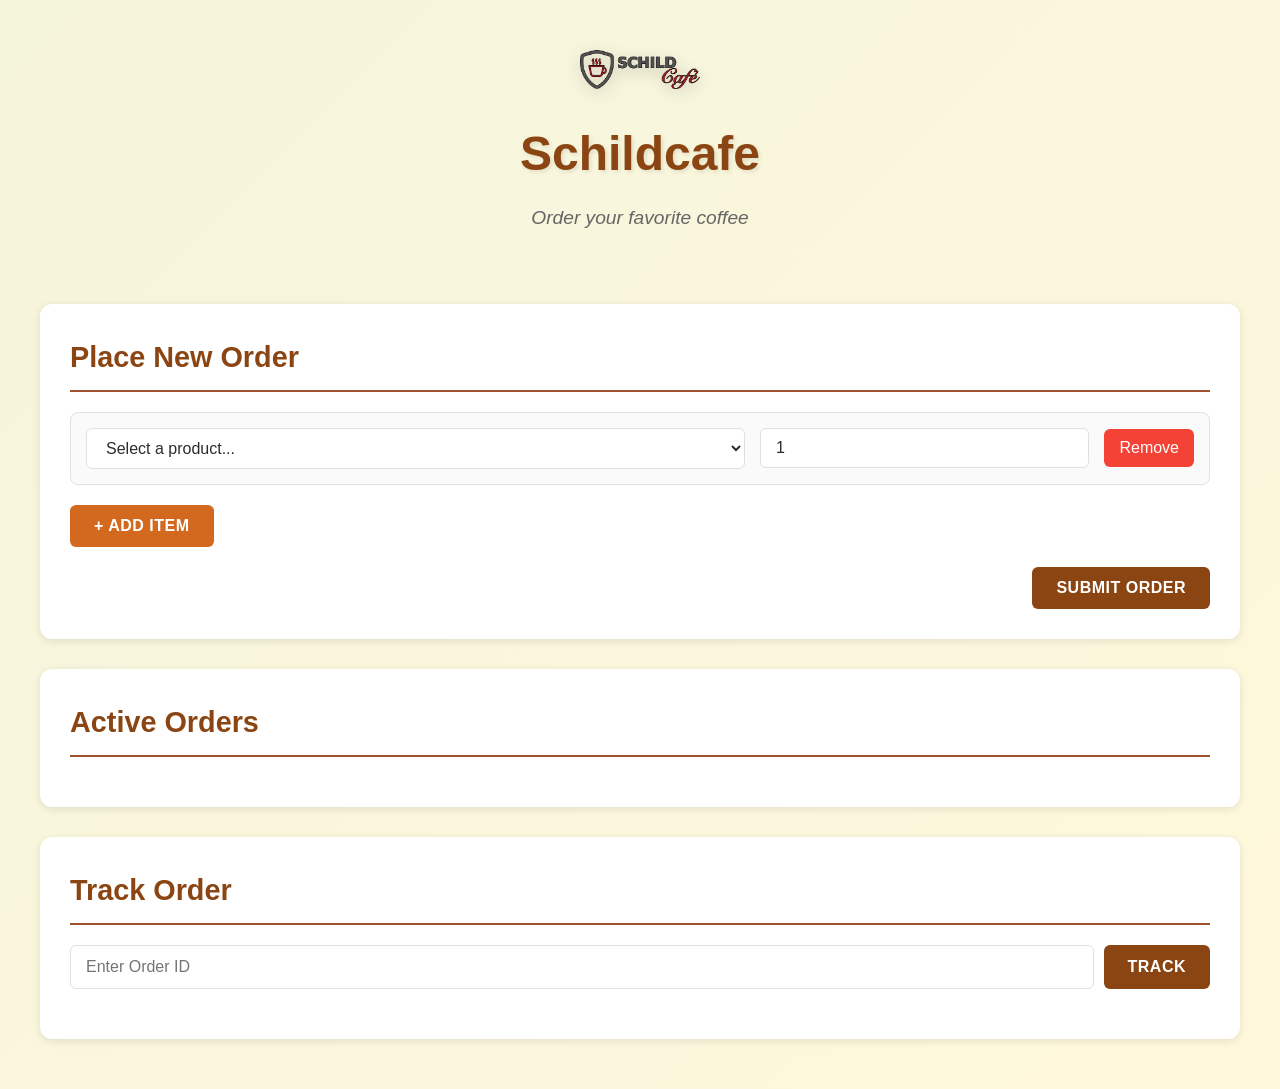
==== index.html @ 38c81896 "First iteration, API result not working" ====
<!DOCTYPE html>
<html lang="en">
<head>
    <meta charset="UTF-8">
    <meta name="viewport" content="width=device-width, initial-scale=1.0">
    <title>Schildcafe - Coffee Order System</title>
    <link rel="stylesheet" href="styles.css">
</head>
<body>
    <div class="container">
        <header>
            <img src="assets/logo.png" alt="Schildcafe Logo" class="logo">
            <h1>Schildcafe</h1>
            <p class="subtitle">Order your favorite coffee</p>
        </header>

        <main>
            <!-- Order Submission Section -->
            <section id="order-section" class="card">
                <h2>Place New Order</h2>
                <form id="order-form">
                    <div id="order-items" class="order-items">
                        <!-- Order items will be dynamically added here -->
                    </div>
                    <button type="button" id="add-item-btn" class="btn btn-secondary">+ Add Item</button>
                    <div class="form-actions">
                        <button type="submit" id="submit-order-btn" class="btn btn-primary">Submit Order</button>
                    </div>
                </form>
            </section>

            <!-- Active Orders Section -->
            <section id="active-orders-section" class="card">
                <h2>Active Orders</h2>
                <div id="active-orders" class="orders-list">
                    <!-- Active orders will be displayed here -->
                </div>
            </section>

            <!-- Order Tracking Section -->
            <section id="track-order-section" class="card">
                <h2>Track Order</h2>
                <div class="track-order-form">
                    <input type="text" id="track-order-id" placeholder="Enter Order ID" class="input">
                    <button type="button" id="track-order-btn" class="btn btn-primary">Track</button>
                </div>
                <div id="tracked-order" class="tracked-order-details">
                    <!-- Tracked order details will be displayed here -->
                </div>
            </section>
        </main>

        <!-- Notification Toast -->
        <div id="toast" class="toast"></div>
    </div>

    <script src="app.js"></script>
</body>
</html>
---- styles.css ----
/* Reset and Base Styles */
* {
    margin: 0;
    padding: 0;
    box-sizing: border-box;
}

:root {
    --primary-color: #8B4513;
    --primary-dark: #654321;
    --primary-light: #A0522D;
    --secondary-color: #D2691E;
    --accent-color: #FFD700;
    --background: #F5F5DC;
    --card-background: #FFFFFF;
    --text-primary: #2C2C2C;
    --text-secondary: #666666;
    --border-color: #E0E0E0;
    --success-color: #4CAF50;
    --error-color: #F44336;
    --warning-color: #FF9800;
    --shadow: 0 2px 8px rgba(0, 0, 0, 0.1);
    --shadow-hover: 0 4px 16px rgba(0, 0, 0, 0.15);
}

body {
    font-family: -apple-system, BlinkMacSystemFont, 'Segoe UI', Roboto, 'Helvetica Neue', Arial, sans-serif;
    background: linear-gradient(135deg, var(--background) 0%, #FFF8DC 100%);
    color: var(--text-primary);
    line-height: 1.6;
    min-height: 100vh;
    padding: 20px;
}

.container {
    max-width: 1200px;
    margin: 0 auto;
}

/* Header Styles */
header {
    text-align: center;
    margin-bottom: 40px;
    padding: 30px 0;
}

.logo {
    max-width: 120px;
    height: auto;
    margin-bottom: 20px;
    filter: drop-shadow(0 4px 8px rgba(0, 0, 0, 0.2));
}

header h1 {
    font-size: 3rem;
    color: var(--primary-color);
    margin-bottom: 10px;
    font-weight: 700;
    text-shadow: 2px 2px 4px rgba(0, 0, 0, 0.1);
}

.subtitle {
    font-size: 1.2rem;
    color: var(--text-secondary);
    font-style: italic;
}

/* Card Styles */
.card {
    background: var(--card-background);
    border-radius: 12px;
    padding: 30px;
    margin-bottom: 30px;
    box-shadow: var(--shadow);
    transition: box-shadow 0.3s ease;
}

.card:hover {
    box-shadow: var(--shadow-hover);
}

.card h2 {
    color: var(--primary-color);
    margin-bottom: 20px;
    font-size: 1.8rem;
    border-bottom: 2px solid var(--primary-light);
    padding-bottom: 10px;
}

/* Form Styles */
.order-items {
    margin-bottom: 20px;
}

.order-item {
    display: grid;
    grid-template-columns: 2fr 1fr auto;
    gap: 15px;
    align-items: center;
    padding: 15px;
    margin-bottom: 15px;
    background: #FAFAFA;
    border-radius: 8px;
    border: 1px solid var(--border-color);
    transition: all 0.3s ease;
}

.order-item:hover {
    border-color: var(--primary-light);
    background: #F5F5F5;
}

.order-item select,
.order-item input {
    padding: 10px 15px;
    border: 1px solid var(--border-color);
    border-radius: 6px;
    font-size: 1rem;
    background: white;
    color: var(--text-primary);
    transition: border-color 0.3s ease;
}

.order-item select:focus,
.order-item input:focus {
    outline: none;
    border-color: var(--primary-color);
    box-shadow: 0 0 0 3px rgba(139, 69, 19, 0.1);
}

.order-item input[type="number"] {
    width: 100%;
}

.remove-item-btn {
    background: var(--error-color);
    color: white;
    border: none;
    border-radius: 6px;
    padding: 10px 15px;
    cursor: pointer;
    font-size: 1rem;
    transition: background 0.3s ease;
}

.remove-item-btn:hover {
    background: #D32F2F;
}

.form-actions {
    margin-top: 20px;
    text-align: right;
}

/* Button Styles */
.btn {
    padding: 12px 24px;
    border: none;
    border-radius: 6px;
    font-size: 1rem;
    font-weight: 600;
    cursor: pointer;
    transition: all 0.3s ease;
    text-transform: uppercase;
    letter-spacing: 0.5px;
}

.btn-primary {
    background: var(--primary-color);
    color: white;
}

.btn-primary:hover {
    background: var(--primary-dark);
    transform: translateY(-2px);
    box-shadow: 0 4px 12px rgba(139, 69, 19, 0.3);
}

.btn-primary:disabled {
    background: #CCCCCC;
    cursor: not-allowed;
    transform: none;
}

.btn-secondary {
    background: var(--secondary-color);
    color: white;
}

.btn-secondary:hover {
    background: #B8860B;
    transform: translateY(-2px);
    box-shadow: 0 4px 12px rgba(210, 105, 30, 0.3);
}

.btn-success {
    background: var(--success-color);
    color: white;
}

.btn-success:hover {
    background: #45A049;
}

/* Input Styles */
.input {
    padding: 12px 15px;
    border: 1px solid var(--border-color);
    border-radius: 6px;
    font-size: 1rem;
    width: 100%;
    transition: border-color 0.3s ease;
}

.input:focus {
    outline: none;
    border-color: var(--primary-color);
    box-shadow: 0 0 0 3px rgba(139, 69, 19, 0.1);
}

/* Track Order Form */
.track-order-form {
    display: flex;
    gap: 10px;
    margin-bottom: 20px;
}

.track-order-form .input {
    flex: 1;
}

/* Orders List */
.orders-list {
    display: grid;
    gap: 15px;
}

.order-card {
    background: #FAFAFA;
    border: 1px solid var(--border-color);
    border-radius: 8px;
    padding: 20px;
    transition: all 0.3s ease;
}

.order-card:hover {
    border-color: var(--primary-light);
    box-shadow: var(--shadow);
}

.order-card-header {
    display: flex;
    justify-content: space-between;
    align-items: center;
    margin-bottom: 15px;
}

.order-id {
    font-weight: 600;
    color: var(--primary-color);
    font-size: 1.1rem;
}

.order-status {
    padding: 5px 12px;
    border-radius: 20px;
    font-size: 0.85rem;
    font-weight: 600;
    text-transform: uppercase;
}

.status-pending {
    background: #FFF3CD;
    color: #856404;
}

.status-brewing {
    background: #D1ECF1;
    color: #0C5460;
}

.status-ready {
    background: #D4EDDA;
    color: #155724;
}

.status-retrieved {
    background: #E2E3E5;
    color: #383D41;
}

.order-details {
    display: grid;
    grid-template-columns: repeat(auto-fit, minmax(200px, 1fr));
    gap: 10px;
    margin-bottom: 15px;
    font-size: 0.9rem;
}

.order-detail-item {
    color: var(--text-secondary);
}

.order-detail-item strong {
    color: var(--text-primary);
    display: block;
    margin-bottom: 5px;
}

.progress-bar {
    width: 100%;
    height: 8px;
    background: var(--border-color);
    border-radius: 4px;
    overflow: hidden;
    margin-top: 10px;
}

.progress-fill {
    height: 100%;
    background: linear-gradient(90deg, var(--primary-color), var(--primary-light));
    transition: width 0.3s ease;
}

/* Tracked Order Details */
.tracked-order-details {
    margin-top: 20px;
}

.empty-state {
    text-align: center;
    padding: 40px 20px;
    color: var(--text-secondary);
}

.empty-state-icon {
    font-size: 3rem;
    margin-bottom: 10px;
}

/* Toast Notification */
.toast {
    position: fixed;
    bottom: 20px;
    right: 20px;
    padding: 15px 20px;
    background: var(--text-primary);
    color: white;
    border-radius: 6px;
    box-shadow: var(--shadow-hover);
    opacity: 0;
    transform: translateY(20px);
    transition: all 0.3s ease;
    z-index: 1000;
    max-width: 400px;
}

.toast.show {
    opacity: 1;
    transform: translateY(0);
}

.toast.success {
    background: var(--success-color);
}

.toast.error {
    background: var(--error-color);
}

.toast.warning {
    background: var(--warning-color);
}

/* Responsive Design */
@media (max-width: 768px) {
    header h1 {
        font-size: 2rem;
    }

    .card {
        padding: 20px;
    }

    .order-item {
        grid-template-columns: 1fr;
        gap: 10px;
    }

    .track-order-form {
        flex-direction: column;
    }

    .order-card-header {
        flex-direction: column;
        align-items: flex-start;
        gap: 10px;
    }

    .order-details {
        grid-template-columns: 1fr;
    }
}

/* Loading Spinner */
.loading {
    display: inline-block;
    width: 20px;
    height: 20px;
    border: 3px solid rgba(255, 255, 255, 0.3);
    border-radius: 50%;
    border-top-color: white;
    animation: spin 1s ease-in-out infinite;
}

@keyframes spin {
    to { transform: rotate(360deg); }
}
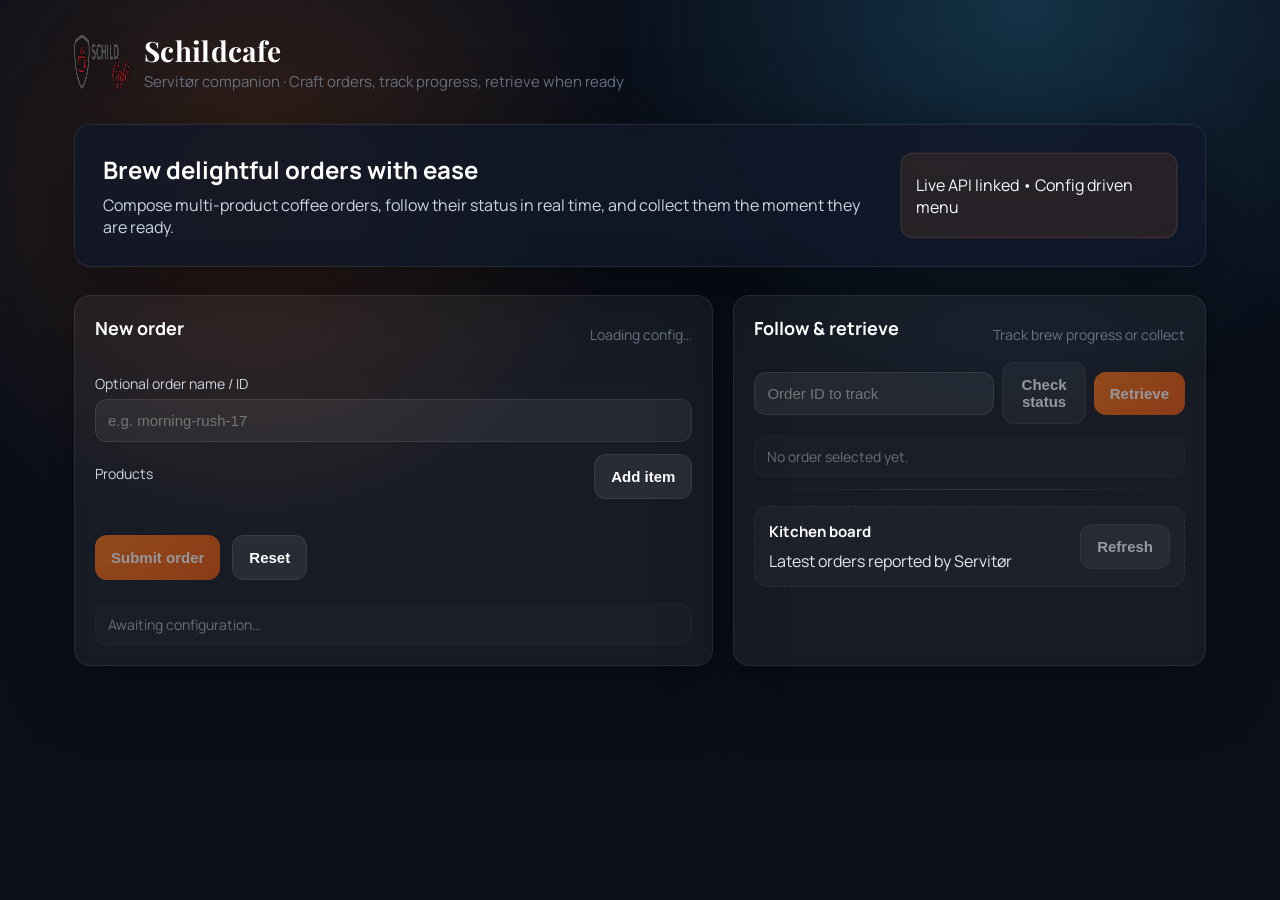
==== commit d72985c5: "feat: add config-driven Schildcafe SPA" ====
--- a/index.html
+++ b/index.html
@@ -1,59 +1,653 @@
 <!DOCTYPE html>
 <html lang="en">
 <head>
-    <meta charset="UTF-8">
-    <meta name="viewport" content="width=device-width, initial-scale=1.0">
-    <title>Schildcafe - Coffee Order System</title>
-    <link rel="stylesheet" href="styles.css">
+  <meta charset="UTF-8">
+  <meta name="viewport" content="width=device-width, initial-scale=1.0">
+  <title>Schildcafe · Servitør</title>
+  <link rel="preconnect" href="https://fonts.googleapis.com">
+  <link rel="preconnect" href="https://fonts.gstatic.com" crossorigin>
+  <link href="https://fonts.googleapis.com/css2?family=Playfair+Display:wght@600;700&family=Manrope:wght@400;500;600&display=swap" rel="stylesheet">
+  <style>
+    :root {
+      --ink: #0f172a;
+      --muted: #6b7280;
+      --accent: #f97316;
+      --accent-strong: #ea580c;
+      --surface: #0b1221;
+      --card: rgba(255, 255, 255, 0.05);
+      --border: rgba(255, 255, 255, 0.08);
+      --glow: rgba(249, 115, 22, 0.35);
+      --success: #22c55e;
+      --warn: #f59e0b;
+      --error: #ef4444;
+    }
+    * { box-sizing: border-box; }
+    body {
+      margin: 0;
+      background: radial-gradient(circle at 20% 20%, rgba(249, 115, 22, 0.18), transparent 30%),
+                  radial-gradient(circle at 80% 0%, rgba(56, 189, 248, 0.2), transparent 30%),
+                  #0a0f1a;
+      color: #e5e7eb;
+      font-family: 'Manrope', 'Segoe UI', system-ui, -apple-system, sans-serif;
+      min-height: 100vh;
+    }
+    .page {
+      max-width: 1180px;
+      margin: 0 auto;
+      padding: 32px 24px 64px;
+    }
+    header {
+      display: flex;
+      align-items: center;
+      gap: 14px;
+      margin-bottom: 32px;
+    }
+    header img {
+      width: 56px;
+      height: 56px;
+      filter: drop-shadow(0 10px 18px rgba(0,0,0,0.4));
+    }
+    header .title {
+      display: flex;
+      flex-direction: column;
+      gap: 2px;
+    }
+    header h1 {
+      font-family: 'Playfair Display', 'Times New Roman', serif;
+      margin: 0;
+      font-size: 28px;
+      letter-spacing: 0.3px;
+      color: #fff;
+    }
+    header span {
+      color: var(--muted);
+      font-size: 15px;
+    }
+    .hero {
+      background: linear-gradient(135deg, rgba(17, 24, 39, 0.8), rgba(15, 23, 42, 0.8));
+      border: 1px solid var(--border);
+      box-shadow: 0 20px 80px rgba(0,0,0,0.5), 0 0 0 1px rgba(255,255,255,0.02);
+      padding: 28px;
+      border-radius: 16px;
+      margin-bottom: 28px;
+      display: flex;
+      justify-content: space-between;
+      gap: 20px;
+      backdrop-filter: blur(6px);
+    }
+    .hero h2 {
+      font-size: 24px;
+      margin: 0 0 8px;
+      color: #fff;
+    }
+    .hero p {
+      margin: 0;
+      color: #cbd5e1;
+    }
+    .pill {
+      display: inline-flex;
+      align-items: center;
+      gap: 8px;
+      background: rgba(249, 115, 22, 0.1);
+      color: #f8fafc;
+      padding: 10px 14px;
+      border-radius: 12px;
+      border: 1px solid var(--border);
+      box-shadow: 0 0 0 1px rgba(249, 115, 22, 0.1);
+    }
+    .grid {
+      display: grid;
+      grid-template-columns: 1.15fr 0.85fr;
+      gap: 20px;
+    }
+    .card {
+      background: var(--card);
+      border: 1px solid var(--border);
+      border-radius: 16px;
+      padding: 20px;
+      box-shadow: 0 20px 70px rgba(0,0,0,0.35);
+      backdrop-filter: blur(6px);
+    }
+    .card h3 {
+      margin: 0 0 12px;
+      color: #fff;
+      font-size: 18px;
+    }
+    label {
+      display: block;
+      color: #cbd5e1;
+      font-size: 14px;
+      margin-bottom: 6px;
+    }
+    input, select {
+      width: 100%;
+      background: rgba(255, 255, 255, 0.06);
+      border: 1px solid var(--border);
+      color: #fff;
+      padding: 12px 12px;
+      border-radius: 12px;
+      font-size: 15px;
+      outline: none;
+      transition: border 0.2s, box-shadow 0.2s;
+    }
+    input:focus, select:focus {
+      border-color: var(--accent);
+      box-shadow: 0 0 0 3px rgba(249, 115, 22, 0.16);
+    }
+    .product-row {
+      display: grid;
+      grid-template-columns: 1fr 120px 42px;
+      gap: 10px;
+      align-items: center;
+      margin-bottom: 10px;
+    }
+    .product-row button {
+      width: 42px;
+      height: 42px;
+      border-radius: 12px;
+      border: 1px solid var(--border);
+      background: rgba(255,255,255,0.05);
+      color: #fff;
+      cursor: pointer;
+      transition: transform 0.12s ease, border 0.2s, background 0.2s;
+    }
+    .product-row button:hover {
+      transform: translateY(-1px);
+      border-color: rgba(255,255,255,0.18);
+    }
+    .section-heading {
+      display: flex;
+      align-items: center;
+      justify-content: space-between;
+      margin-bottom: 10px;
+    }
+    .section-heading span {
+      color: var(--muted);
+      font-size: 14px;
+    }
+    .actions {
+      display: flex;
+      gap: 12px;
+      margin-top: 14px;
+    }
+    .btn {
+      border: none;
+      border-radius: 12px;
+      padding: 13px 16px;
+      font-weight: 600;
+      cursor: pointer;
+      font-size: 15px;
+      transition: transform 0.12s ease, box-shadow 0.2s, background 0.2s;
+      color: #0b0f1a;
+    }
+    .btn-primary {
+      background: linear-gradient(135deg, var(--accent), var(--accent-strong));
+      color: #fff;
+      box-shadow: 0 14px 40px rgba(249, 115, 22, 0.32);
+    }
+    .btn-secondary {
+      background: rgba(255,255,255,0.08);
+      color: #fff;
+      border: 1px solid var(--border);
+    }
+    .btn:hover { transform: translateY(-1px); }
+    .btn:disabled {
+      opacity: 0.55;
+      cursor: not-allowed;
+      transform: none;
+      box-shadow: none;
+    }
+    .inline-actions {
+      display: flex;
+      gap: 8px;
+      align-items: center;
+    }
+    .status {
+      margin-top: 12px;
+      padding: 10px 12px;
+      border-radius: 12px;
+      border: 1px solid var(--border);
+      font-size: 14px;
+      color: #e5e7eb;
+      background: rgba(255,255,255,0.04);
+    }
+    .status.success { border-color: rgba(34,197,94,0.4); color: #bbf7d0; }
+    .status.error { border-color: rgba(239,68,68,0.5); color: #fecdd3; }
+    .status.warn { border-color: rgba(245,158,11,0.5); color: #fde68a; }
+    .timeline {
+      display: grid;
+      gap: 10px;
+      margin-top: 12px;
+    }
+    .chip {
+      display: inline-flex;
+      align-items: center;
+      gap: 6px;
+      padding: 8px 10px;
+      border-radius: 10px;
+      background: rgba(255,255,255,0.06);
+      border: 1px solid var(--border);
+      color: #e5e7eb;
+      font-size: 13px;
+    }
+    .mini-grid {
+      display: grid;
+      grid-template-columns: repeat(auto-fit, minmax(180px, 1fr));
+      gap: 10px;
+      margin-top: 12px;
+    }
+    .order-card {
+      display: grid;
+      gap: 12px;
+    }
+    .board {
+      margin-top: 16px;
+      background: rgba(255,255,255,0.03);
+      border: 1px dashed var(--border);
+      border-radius: 14px;
+      padding: 14px;
+    }
+    .board h4 {
+      margin: 0 0 8px;
+      font-size: 15px;
+      color: #fff;
+    }
+    .board .list {
+      display: grid;
+      gap: 10px;
+    }
+    .row {
+      display: flex;
+      justify-content: space-between;
+      align-items: center;
+      padding: 10px 12px;
+      border-radius: 12px;
+      background: rgba(255,255,255,0.04);
+      border: 1px solid var(--border);
+    }
+    .row .id {
+      font-weight: 600;
+      color: #fff;
+    }
+    .row .meta {
+      color: var(--muted);
+      font-size: 13px;
+    }
+    .ghost {
+      opacity: 0.4;
+    }
+    .divider {
+      height: 1px;
+      background: linear-gradient(90deg, transparent, rgba(255,255,255,0.14), transparent);
+      margin: 12px 0;
+    }
+    @media (max-width: 960px) {
+      .grid { grid-template-columns: 1fr; }
+      .hero { flex-direction: column; }
+      .product-row { grid-template-columns: 1fr 120px 38px; }
+    }
+    @media (max-width: 520px) {
+      .product-row { grid-template-columns: 1fr 100px 32px; }
+      .actions { flex-direction: column; }
+      .inline-actions { flex-direction: column; align-items: stretch; }
+    }
+  </style>
 </head>
 <body>
-    <div class="container">
-        <header>
-            <img src="assets/logo.png" alt="Schildcafe Logo" class="logo">
-            <h1>Schildcafe</h1>
-            <p class="subtitle">Order your favorite coffee</p>
-        </header>
-
-        <main>
-            <!-- Order Submission Section -->
-            <section id="order-section" class="card">
-                <h2>Place New Order</h2>
-                <form id="order-form">
-                    <div id="order-items" class="order-items">
-                        <!-- Order items will be dynamically added here -->
-                    </div>
-                    <button type="button" id="add-item-btn" class="btn btn-secondary">+ Add Item</button>
-                    <div class="form-actions">
-                        <button type="submit" id="submit-order-btn" class="btn btn-primary">Submit Order</button>
-                    </div>
-                </form>
-            </section>
-
-            <!-- Active Orders Section -->
-            <section id="active-orders-section" class="card">
-                <h2>Active Orders</h2>
-                <div id="active-orders" class="orders-list">
-                    <!-- Active orders will be displayed here -->
-                </div>
-            </section>
-
-            <!-- Order Tracking Section -->
-            <section id="track-order-section" class="card">
-                <h2>Track Order</h2>
-                <div class="track-order-form">
-                    <input type="text" id="track-order-id" placeholder="Enter Order ID" class="input">
-                    <button type="button" id="track-order-btn" class="btn btn-primary">Track</button>
-                </div>
-                <div id="tracked-order" class="tracked-order-details">
-                    <!-- Tracked order details will be displayed here -->
-                </div>
-            </section>
-        </main>
-
-        <!-- Notification Toast -->
-        <div id="toast" class="toast"></div>
+  <div class="page">
+    <header>
+      <img src="assets/logo.png" alt="Schildcafe logo">
+      <div class="title">
+        <h1>Schildcafe</h1>
+        <span>Servitør companion · Craft orders, track progress, retrieve when ready</span>
+      </div>
+    </header>
+
+    <section class="hero">
+      <div>
+        <h2>Brew delightful orders with ease</h2>
+        <p>Compose multi-product coffee orders, follow their status in real time, and collect them the moment they are ready.</p>
+      </div>
+      <div class="pill">Live API linked • Config driven menu</div>
+    </section>
+
+    <div class="grid">
+      <section class="card order-card">
+        <div class="section-heading">
+          <h3>New order</h3>
+          <span id="config-status">Loading config…</span>
+        </div>
+        <div>
+          <label for="order-name">Optional order name / ID</label>
+          <input id="order-name" type="text" placeholder="e.g. morning-rush-17">
+        </div>
+        <div>
+          <div class="section-heading">
+            <label>Products</label>
+            <button id="add-product" class="btn btn-secondary" type="button">Add item</button>
+          </div>
+          <div id="product-list"></div>
+        </div>
+        <div class="actions">
+          <button id="submit-order" class="btn btn-primary" type="button" disabled>Submit order</button>
+          <button id="reset-form" class="btn btn-secondary" type="button">Reset</button>
+        </div>
+        <div id="order-feedback" class="status ghost">Awaiting configuration…</div>
+      </section>
+
+      <section class="card">
+        <div class="section-heading">
+          <h3>Follow & retrieve</h3>
+          <span>Track brew progress or collect</span>
+        </div>
+        <div class="inline-actions">
+          <input id="track-id" type="text" placeholder="Order ID to track" aria-label="Order ID to track">
+          <button id="check-status" class="btn btn-secondary" type="button" disabled>Check status</button>
+          <button id="retrieve-order" class="btn btn-primary" type="button" disabled>Retrieve</button>
+        </div>
+        <div id="status-panel" class="status ghost">No order selected yet.</div>
+        <div class="divider"></div>
+        <div class="board">
+          <div class="inline-actions" style="justify-content: space-between; flex-wrap: wrap; gap: 12px;">
+            <div>
+              <h4>Kitchen board</h4>
+              <span class="meta">Latest orders reported by Servitør</span>
+            </div>
+            <button id="refresh-board" class="btn btn-secondary" type="button" disabled>Refresh</button>
+          </div>
+          <div id="board-list" class="list"></div>
+        </div>
+      </section>
     </div>
-
-    <script src="app.js"></script>
+  </div>
+
+  <script>
+    const state = {
+      config: null,
+      lastOrderId: null,
+      productOptions: [],
+      pollInterval: null
+    };
+
+    function buildUrl(path) {
+      if (!state.config) { throw new Error('Config not loaded'); }
+      const base = state.config.apiBaseUrl.replace(/\\/+$/, '');
+      const cleanPath = path.startsWith('/') ? path : '/' + path;
+      return base + cleanPath;
+    }
+
+    function setFeedback(target, message, tone = 'ghost') {
+      target.className = 'status ' + tone;
+      target.textContent = message;
+    }
+
+    function createProductRow(defaultProduct, defaultCount) {
+      const row = document.createElement('div');
+      row.className = 'product-row';
+
+      const select = document.createElement('select');
+      state.productOptions.forEach((item) => {
+        const opt = document.createElement('option');
+        opt.value = item;
+        opt.textContent = item;
+        select.appendChild(opt);
+      });
+      if (defaultProduct) { select.value = defaultProduct; }
+
+      const count = document.createElement('input');
+      count.type = 'number';
+      count.min = '1';
+      count.value = defaultCount || '1';
+
+      const remove = document.createElement('button');
+      remove.type = 'button';
+      remove.innerHTML = '×';
+
+      remove.addEventListener('click', () => {
+        row.remove();
+        ensureRowExists();
+      });
+
+      row.appendChild(select);
+      row.appendChild(count);
+      row.appendChild(remove);
+      return row;
+    }
+
+    function ensureRowExists() {
+      const list = document.getElementById('product-list');
+      if (!list.children.length) {
+        list.appendChild(createProductRow());
+      }
+    }
+
+    function resetForm() {
+      document.getElementById('order-name').value = '';
+      const list = document.getElementById('product-list');
+      list.innerHTML = '';
+      list.appendChild(createProductRow());
+      setFeedback(document.getElementById('order-feedback'), 'Ready for a new order.', 'ghost');
+    }
+
+    async function loadConfig() {
+      const status = document.getElementById('config-status');
+      try {
+        const res = await fetch('config.json');
+        if (!res.ok) { throw new Error('Cannot load config.json'); }
+        const data = await res.json();
+        state.config = data;
+        state.productOptions = data.items || [];
+        status.textContent = 'Menu loaded from config';
+        document.getElementById('submit-order').disabled = false;
+        document.getElementById('check-status').disabled = false;
+        document.getElementById('retrieve-order').disabled = false;
+        document.getElementById('refresh-board').disabled = false;
+        resetForm();
+        refreshBoard();
+      } catch (err) {
+        status.textContent = 'Config failed to load';
+        setFeedback(document.getElementById('order-feedback'), 'Load config.json to continue.', 'error');
+        console.error(err);
+      }
+    }
+
+    async function submitOrder() {
+      const feedback = document.getElementById('order-feedback');
+      setFeedback(feedback, 'Submitting order…', 'ghost');
+      const orderId = document.getElementById('order-name').value.trim();
+      const rows = Array.from(document.querySelectorAll('#product-list .product-row'));
+
+      const coffeeOrder = rows.map((row) => {
+        const product = row.querySelector('select').value;
+        const count = parseInt(row.querySelector('input').value, 10) || 0;
+        return { product, count };
+      }).filter((entry) => entry.count > 0);
+
+      if (!coffeeOrder.length) {
+        setFeedback(feedback, 'Please add at least one product with quantity.', 'error');
+        return;
+      }
+
+      const payload = { coffeeOrder };
+      if (orderId) { payload.orderId = orderId; }
+
+      try {
+        const res = await fetch(buildUrl('/submit-order'), {
+          method: 'POST',
+          headers: { 'Content-Type': 'application/json' },
+          body: JSON.stringify(payload)
+        });
+        const text = await res.text();
+        if (!res.ok) {
+          setFeedback(feedback, `Order failed: ${text || res.statusText}`, 'error');
+          return;
+        }
+
+        // Try to detect an order id in the response body.
+        let returnedId = text.trim();
+        try {
+          const parsed = JSON.parse(text);
+          returnedId = parsed.orderId || parsed.id || parsed.result || returnedId;
+        } catch (_) {
+          /* keep text body */
+        }
+
+        state.lastOrderId = returnedId;
+        document.getElementById('track-id').value = returnedId;
+        setFeedback(feedback, `Order accepted! ID: ${returnedId}`, 'success');
+        setFeedback(document.getElementById('status-panel'), 'Order created. Use "Check status" to follow it.', 'ghost');
+        refreshBoard();
+      } catch (err) {
+        console.error(err);
+        setFeedback(feedback, 'Network error while submitting. Please try again.', 'error');
+      }
+    }
+
+    async function retrieveOrder() {
+      const orderId = document.getElementById('track-id').value.trim();
+      const panel = document.getElementById('status-panel');
+      if (!orderId) {
+        setFeedback(panel, 'Provide an order ID to retrieve.', 'error');
+        return;
+      }
+
+      try {
+        const res = await fetch(buildUrl(`/retrieve-order/${encodeURIComponent(orderId)}`));
+        const bodyText = await res.text();
+        if (res.status === 503) {
+          setFeedback(panel, 'Order is still brewing. Give it a moment.', 'warn');
+          return;
+        }
+        if (res.status === 410) {
+          setFeedback(panel, 'This order was already delivered.', 'warn');
+          return;
+        }
+        if (res.status === 404) {
+          setFeedback(panel, 'Order not found.', 'error');
+          return;
+        }
+        if (!res.ok) {
+          setFeedback(panel, `Retrieve failed: ${res.statusText}`, 'error');
+          return;
+        }
+
+        let info = {};
+        try { info = JSON.parse(bodyText); } catch (_) { /* keep empty */ }
+        const readyText = info.orderReady ? `Ready at ${info.orderReady}` : 'Marked as retrieved.';
+        setFeedback(panel, `Order retrieved! ${readyText}`, 'success');
+        renderTimeline(info);
+      } catch (err) {
+        console.error(err);
+        setFeedback(panel, 'Could not contact Servitør.', 'error');
+      }
+    }
+
+    // Normalize different potential shapes of the /order-list response to an array of orders.
+    function normalizeOrdersList(data) {
+      if (Array.isArray(data)) { return data; }
+      if (data && Array.isArray(data.orders)) { return data.orders; }
+      if (data && typeof data === 'object') {
+        const values = Object.values(data).flat();
+        return values;
+      }
+      return [];
+    }
+
+    function renderTimeline(order) {
+      const panel = document.getElementById('status-panel');
+      if (!order || !order.orderId) {
+        setFeedback(panel, 'No matching order in the system yet.', 'warn');
+        return;
+      }
+
+      const items = [
+        { label: 'Order ID', value: order.orderId },
+        { label: 'Received', value: order.orderReceived },
+        { label: 'Ready', value: order.orderReady || 'Not ready yet' },
+        { label: 'Retrieved', value: order.orderRetrieved || 'Not retrieved yet' },
+        { label: 'Items', value: order.orderSize || '?' },
+        { label: 'Brewed', value: order.orderBrewed != null ? order.orderBrewed : '?' }
+      ];
+
+      panel.className = 'status ghost';
+      panel.innerHTML = '<strong>Status timeline</strong>';
+
+      const wrap = document.createElement('div');
+      wrap.className = 'mini-grid';
+      items.forEach((item) => {
+        const chip = document.createElement('div');
+        chip.className = 'chip';
+        chip.innerHTML = '<span style="color: var(--muted);">' + item.label + '</span><span>' + (item.value || '—') + '</span>';
+        wrap.appendChild(chip);
+      });
+
+      panel.appendChild(wrap);
+    }
+
+    async function checkStatus() {
+      const orderId = document.getElementById('track-id').value.trim();
+      if (!orderId) {
+        setFeedback(document.getElementById('status-panel'), 'Provide an order ID to track.', 'error');
+        return;
+      }
+
+      try {
+        const res = await fetch(buildUrl('/order-list'));
+        if (!res.ok) { throw new Error(res.statusText); }
+        const data = await res.json();
+        const orders = normalizeOrdersList(data);
+        const match = orders.find((o) => o.orderId === orderId || o.id === orderId);
+        if (!match) {
+          setFeedback(document.getElementById('status-panel'), 'Order not visible yet. Try again shortly.', 'warn');
+          return;
+        }
+        renderTimeline(match);
+      } catch (err) {
+        console.error(err);
+        setFeedback(document.getElementById('status-panel'), 'Could not read order list.', 'error');
+      }
+    }
+
+    async function refreshBoard() {
+      const board = document.getElementById('board-list');
+      board.innerHTML = '<div class="meta">Loading…</div>';
+      try {
+        const res = await fetch(buildUrl('/order-list'));
+        if (!res.ok) { throw new Error(res.statusText); }
+        const data = await res.json();
+        const orders = normalizeOrdersList(data).slice(-5).reverse();
+        if (!orders.length) {
+          board.innerHTML = '<div class="meta">No orders reported yet.</div>';
+          return;
+        }
+        board.innerHTML = '';
+        orders.forEach((o) => {
+          const row = document.createElement('div');
+          row.className = 'row';
+          const status = o.orderRetrieved ? 'Retrieved' : (o.orderReady ? 'Ready' : 'In progress');
+          row.innerHTML = '<div><div class="id">' + (o.orderId || 'Unknown ID') + '</div><div class="meta">Received: ' + (o.orderReceived || '—') + '</div></div><div class="meta">' + status + '</div>';
+          board.appendChild(row);
+        });
+      } catch (err) {
+        console.error(err);
+        board.innerHTML = '<div class="meta">Could not load board.</div>';
+      }
+    }
+
+    function init() {
+      document.getElementById('add-product').addEventListener('click', () => {
+        document.getElementById('product-list').appendChild(createProductRow());
+      });
+      document.getElementById('submit-order').addEventListener('click', submitOrder);
+      document.getElementById('reset-form').addEventListener('click', resetForm);
+      document.getElementById('check-status').addEventListener('click', checkStatus);
+      document.getElementById('retrieve-order').addEventListener('click', retrieveOrder);
+      document.getElementById('refresh-board').addEventListener('click', refreshBoard);
+      ensureRowExists();
+      loadConfig();
+    }
+
+    document.addEventListener('DOMContentLoaded', init);
+  </script>
 </body>
 </html>
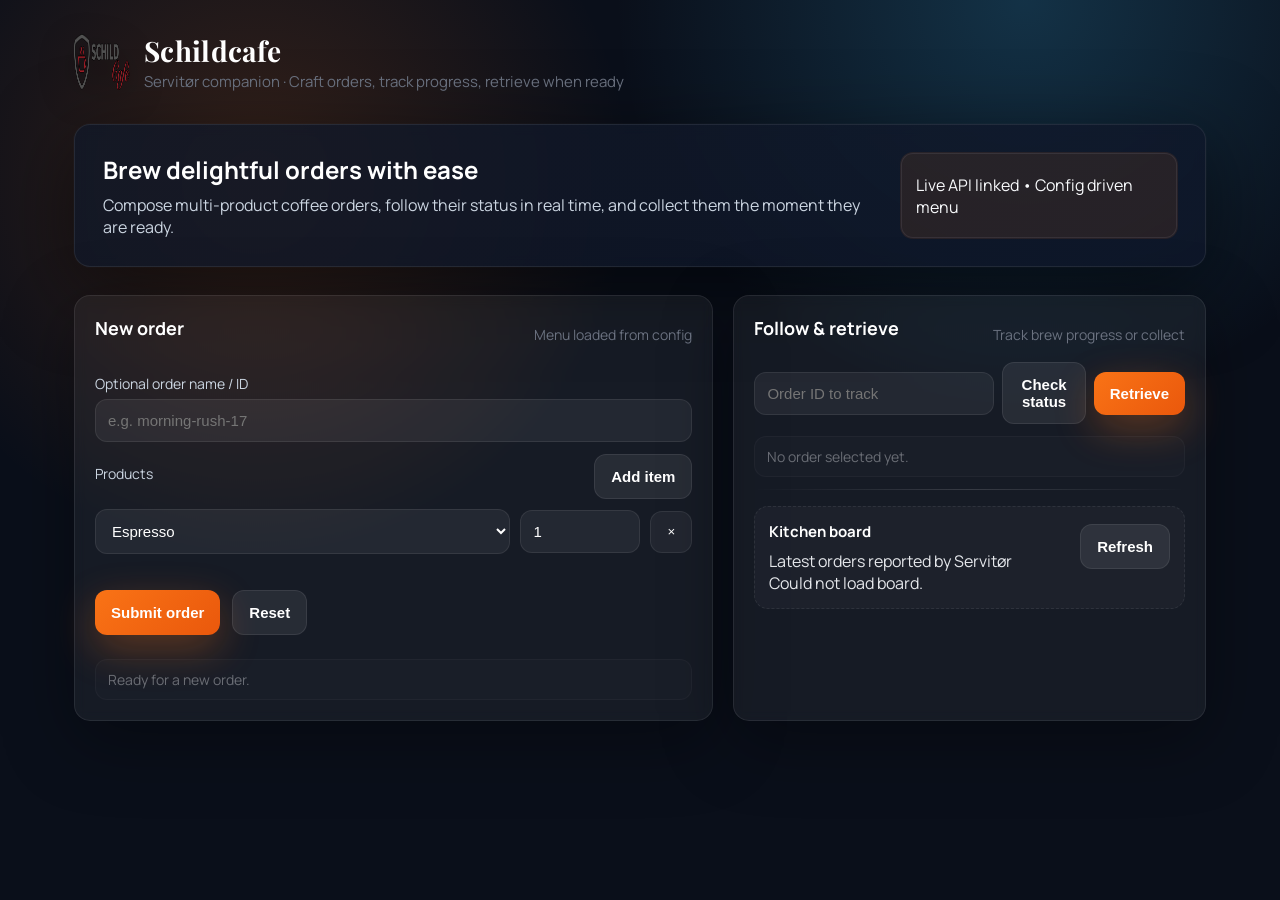
==== commit d43896f2: "fix: correct base url normalization regex" ====
--- a/index.html
+++ b/index.html
@@ -371,7 +371,7 @@
 
     function buildUrl(path) {
       if (!state.config) { throw new Error('Config not loaded'); }
-      const base = state.config.apiBaseUrl.replace(/\\/+$/, '');
+      const base = state.config.apiBaseUrl.replace(/\/+$/, '');
       const cleanPath = path.startsWith('/') ? path : '/' + path;
       return base + cleanPath;
     }
@@ -429,25 +429,58 @@
       setFeedback(document.getElementById('order-feedback'), 'Ready for a new order.', 'ghost');
     }
 
+    function enableUi() {
+      document.getElementById('submit-order').disabled = false;
+      document.getElementById('check-status').disabled = false;
+      document.getElementById('retrieve-order').disabled = false;
+      document.getElementById('refresh-board').disabled = false;
+    }
+
+    // Guard against hanging fetches by racing with a timeout.
     async function loadConfig() {
       const status = document.getElementById('config-status');
+      const feedback = document.getElementById('order-feedback');
+      const fallback = {
+        apiBaseUrl: 'http://localhost:1333',
+        items: ['Espresso', 'Cappuccino', 'Latte']
+      };
+
+      setFeedback(feedback, 'Loading configuration…', 'ghost');
+      status.textContent = 'Loading config.json…';
+
       try {
-        const res = await fetch('config.json');
+        const controller = new AbortController();
+        const timer = setTimeout(() => controller.abort(), 3500);
+        const res = await fetch('config.json', { cache: 'no-store', signal: controller.signal });
+        clearTimeout(timer);
+
         if (!res.ok) { throw new Error('Cannot load config.json'); }
         const data = await res.json();
         state.config = data;
         state.productOptions = data.items || [];
         status.textContent = 'Menu loaded from config';
-        document.getElementById('submit-order').disabled = false;
-        document.getElementById('check-status').disabled = false;
-        document.getElementById('retrieve-order').disabled = false;
-        document.getElementById('refresh-board').disabled = false;
+        setFeedback(feedback, 'Configuration loaded. Ready for a new order.', 'ghost');
+      } catch (err) {
+        console.error(err);
+        // Provide a fallback so the UI remains usable while signaling the problem.
+        state.config = fallback;
+        state.productOptions = fallback.items;
+        status.textContent = 'Config failed to load – using fallback';
+        setFeedback(
+          feedback,
+          'config.json could not be fetched (check that you are serving the app and that config.json is reachable with correct JSON). Using a fallback menu for now.',
+          'warn'
+        );
+      } finally {
+        // Ensure the UI never stays disabled, even if fetching config failed in unexpected ways.
+        enableUi();
         resetForm();
-        refreshBoard();
-      } catch (err) {
-        status.textContent = 'Config failed to load';
-        setFeedback(document.getElementById('order-feedback'), 'Load config.json to continue.', 'error');
-        console.error(err);
+        // Only try to refresh the board if we have at least a base URL.
+        if (state.config && state.config.apiBaseUrl) {
+          refreshBoard();
+        } else {
+          setFeedback(feedback, 'Missing apiBaseUrl. Please fix config.json.', 'error');
+        }
       }
     }
 
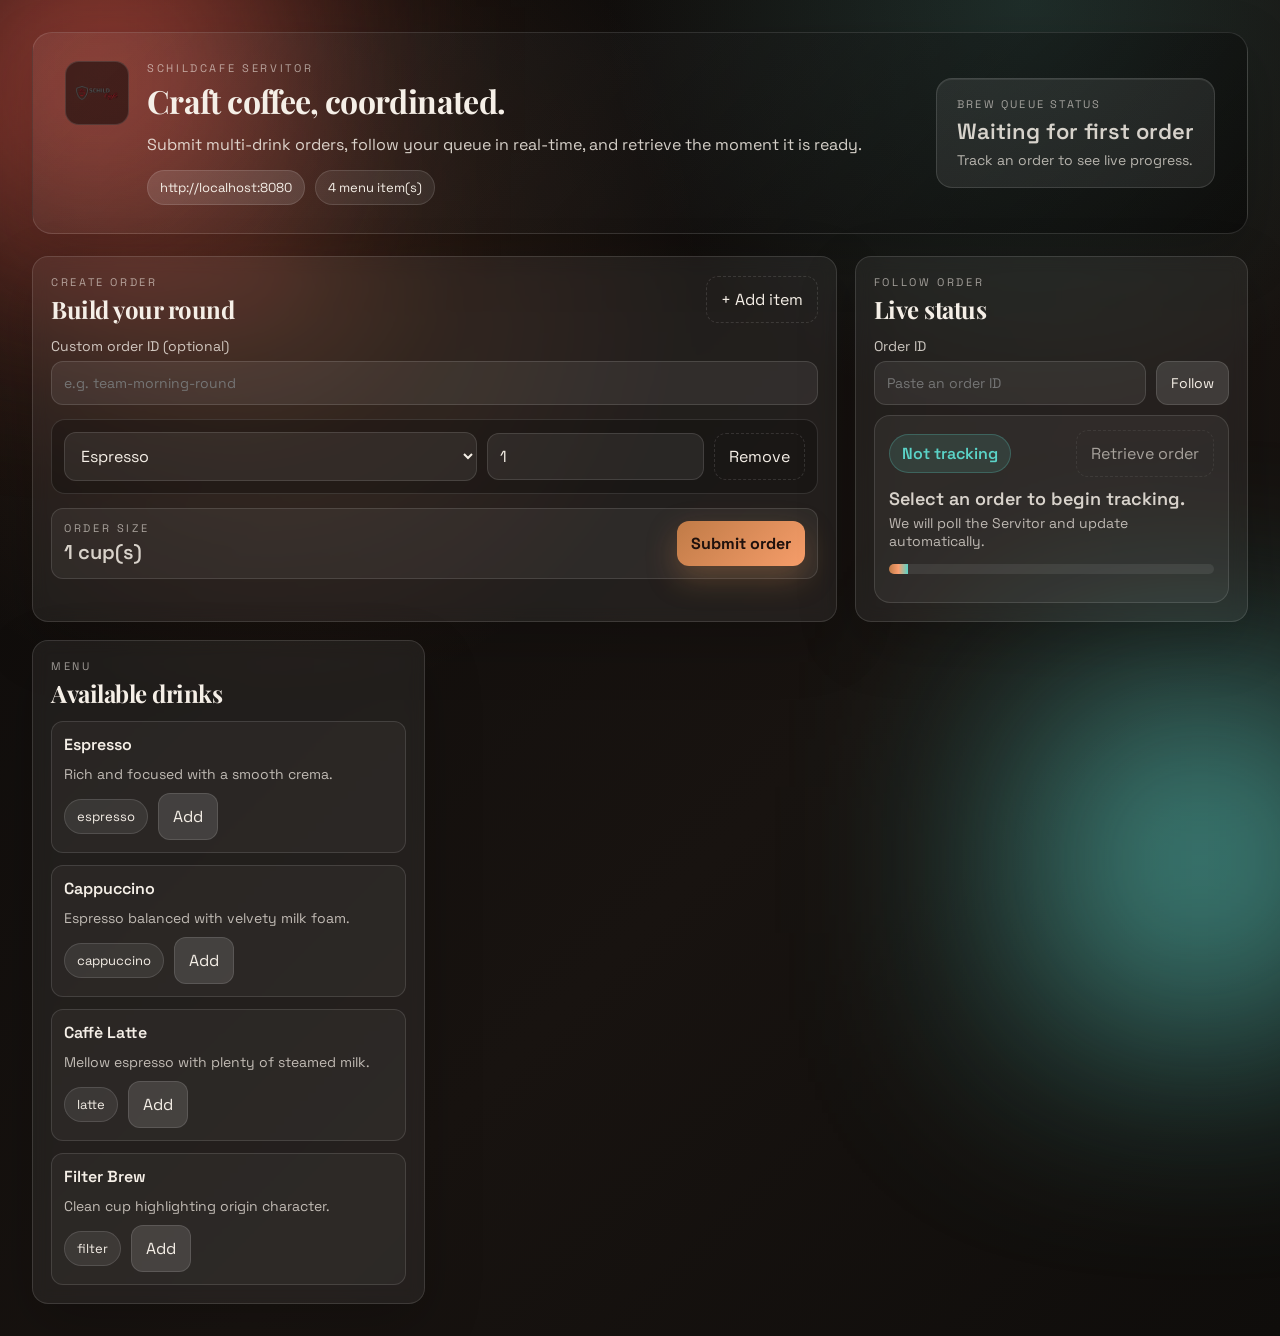
==== commit d4c13397: "feat: build schildcafe single-page ui" ====
--- a/index.html
+++ b/index.html
@@ -3,684 +3,113 @@
 <head>
   <meta charset="UTF-8">
   <meta name="viewport" content="width=device-width, initial-scale=1.0">
-  <title>Schildcafe · Servitør</title>
+  <title>Schildcafe</title>
   <link rel="preconnect" href="https://fonts.googleapis.com">
   <link rel="preconnect" href="https://fonts.gstatic.com" crossorigin>
-  <link href="https://fonts.googleapis.com/css2?family=Playfair+Display:wght@600;700&family=Manrope:wght@400;500;600&display=swap" rel="stylesheet">
-  <style>
-    :root {
-      --ink: #0f172a;
-      --muted: #6b7280;
-      --accent: #f97316;
-      --accent-strong: #ea580c;
-      --surface: #0b1221;
-      --card: rgba(255, 255, 255, 0.05);
-      --border: rgba(255, 255, 255, 0.08);
-      --glow: rgba(249, 115, 22, 0.35);
-      --success: #22c55e;
-      --warn: #f59e0b;
-      --error: #ef4444;
-    }
-    * { box-sizing: border-box; }
-    body {
-      margin: 0;
-      background: radial-gradient(circle at 20% 20%, rgba(249, 115, 22, 0.18), transparent 30%),
-                  radial-gradient(circle at 80% 0%, rgba(56, 189, 248, 0.2), transparent 30%),
-                  #0a0f1a;
-      color: #e5e7eb;
-      font-family: 'Manrope', 'Segoe UI', system-ui, -apple-system, sans-serif;
-      min-height: 100vh;
-    }
-    .page {
-      max-width: 1180px;
-      margin: 0 auto;
-      padding: 32px 24px 64px;
-    }
-    header {
-      display: flex;
-      align-items: center;
-      gap: 14px;
-      margin-bottom: 32px;
-    }
-    header img {
-      width: 56px;
-      height: 56px;
-      filter: drop-shadow(0 10px 18px rgba(0,0,0,0.4));
-    }
-    header .title {
-      display: flex;
-      flex-direction: column;
-      gap: 2px;
-    }
-    header h1 {
-      font-family: 'Playfair Display', 'Times New Roman', serif;
-      margin: 0;
-      font-size: 28px;
-      letter-spacing: 0.3px;
-      color: #fff;
-    }
-    header span {
-      color: var(--muted);
-      font-size: 15px;
-    }
-    .hero {
-      background: linear-gradient(135deg, rgba(17, 24, 39, 0.8), rgba(15, 23, 42, 0.8));
-      border: 1px solid var(--border);
-      box-shadow: 0 20px 80px rgba(0,0,0,0.5), 0 0 0 1px rgba(255,255,255,0.02);
-      padding: 28px;
-      border-radius: 16px;
-      margin-bottom: 28px;
-      display: flex;
-      justify-content: space-between;
-      gap: 20px;
-      backdrop-filter: blur(6px);
-    }
-    .hero h2 {
-      font-size: 24px;
-      margin: 0 0 8px;
-      color: #fff;
-    }
-    .hero p {
-      margin: 0;
-      color: #cbd5e1;
-    }
-    .pill {
-      display: inline-flex;
-      align-items: center;
-      gap: 8px;
-      background: rgba(249, 115, 22, 0.1);
-      color: #f8fafc;
-      padding: 10px 14px;
-      border-radius: 12px;
-      border: 1px solid var(--border);
-      box-shadow: 0 0 0 1px rgba(249, 115, 22, 0.1);
-    }
-    .grid {
-      display: grid;
-      grid-template-columns: 1.15fr 0.85fr;
-      gap: 20px;
-    }
-    .card {
-      background: var(--card);
-      border: 1px solid var(--border);
-      border-radius: 16px;
-      padding: 20px;
-      box-shadow: 0 20px 70px rgba(0,0,0,0.35);
-      backdrop-filter: blur(6px);
-    }
-    .card h3 {
-      margin: 0 0 12px;
-      color: #fff;
-      font-size: 18px;
-    }
-    label {
-      display: block;
-      color: #cbd5e1;
-      font-size: 14px;
-      margin-bottom: 6px;
-    }
-    input, select {
-      width: 100%;
-      background: rgba(255, 255, 255, 0.06);
-      border: 1px solid var(--border);
-      color: #fff;
-      padding: 12px 12px;
-      border-radius: 12px;
-      font-size: 15px;
-      outline: none;
-      transition: border 0.2s, box-shadow 0.2s;
-    }
-    input:focus, select:focus {
-      border-color: var(--accent);
-      box-shadow: 0 0 0 3px rgba(249, 115, 22, 0.16);
-    }
-    .product-row {
-      display: grid;
-      grid-template-columns: 1fr 120px 42px;
-      gap: 10px;
-      align-items: center;
-      margin-bottom: 10px;
-    }
-    .product-row button {
-      width: 42px;
-      height: 42px;
-      border-radius: 12px;
-      border: 1px solid var(--border);
-      background: rgba(255,255,255,0.05);
-      color: #fff;
-      cursor: pointer;
-      transition: transform 0.12s ease, border 0.2s, background 0.2s;
-    }
-    .product-row button:hover {
-      transform: translateY(-1px);
-      border-color: rgba(255,255,255,0.18);
-    }
-    .section-heading {
-      display: flex;
-      align-items: center;
-      justify-content: space-between;
-      margin-bottom: 10px;
-    }
-    .section-heading span {
-      color: var(--muted);
-      font-size: 14px;
-    }
-    .actions {
-      display: flex;
-      gap: 12px;
-      margin-top: 14px;
-    }
-    .btn {
-      border: none;
-      border-radius: 12px;
-      padding: 13px 16px;
-      font-weight: 600;
-      cursor: pointer;
-      font-size: 15px;
-      transition: transform 0.12s ease, box-shadow 0.2s, background 0.2s;
-      color: #0b0f1a;
-    }
-    .btn-primary {
-      background: linear-gradient(135deg, var(--accent), var(--accent-strong));
-      color: #fff;
-      box-shadow: 0 14px 40px rgba(249, 115, 22, 0.32);
-    }
-    .btn-secondary {
-      background: rgba(255,255,255,0.08);
-      color: #fff;
-      border: 1px solid var(--border);
-    }
-    .btn:hover { transform: translateY(-1px); }
-    .btn:disabled {
-      opacity: 0.55;
-      cursor: not-allowed;
-      transform: none;
-      box-shadow: none;
-    }
-    .inline-actions {
-      display: flex;
-      gap: 8px;
-      align-items: center;
-    }
-    .status {
-      margin-top: 12px;
-      padding: 10px 12px;
-      border-radius: 12px;
-      border: 1px solid var(--border);
-      font-size: 14px;
-      color: #e5e7eb;
-      background: rgba(255,255,255,0.04);
-    }
-    .status.success { border-color: rgba(34,197,94,0.4); color: #bbf7d0; }
-    .status.error { border-color: rgba(239,68,68,0.5); color: #fecdd3; }
-    .status.warn { border-color: rgba(245,158,11,0.5); color: #fde68a; }
-    .timeline {
-      display: grid;
-      gap: 10px;
-      margin-top: 12px;
-    }
-    .chip {
-      display: inline-flex;
-      align-items: center;
-      gap: 6px;
-      padding: 8px 10px;
-      border-radius: 10px;
-      background: rgba(255,255,255,0.06);
-      border: 1px solid var(--border);
-      color: #e5e7eb;
-      font-size: 13px;
-    }
-    .mini-grid {
-      display: grid;
-      grid-template-columns: repeat(auto-fit, minmax(180px, 1fr));
-      gap: 10px;
-      margin-top: 12px;
-    }
-    .order-card {
-      display: grid;
-      gap: 12px;
-    }
-    .board {
-      margin-top: 16px;
-      background: rgba(255,255,255,0.03);
-      border: 1px dashed var(--border);
-      border-radius: 14px;
-      padding: 14px;
-    }
-    .board h4 {
-      margin: 0 0 8px;
-      font-size: 15px;
-      color: #fff;
-    }
-    .board .list {
-      display: grid;
-      gap: 10px;
-    }
-    .row {
-      display: flex;
-      justify-content: space-between;
-      align-items: center;
-      padding: 10px 12px;
-      border-radius: 12px;
-      background: rgba(255,255,255,0.04);
-      border: 1px solid var(--border);
-    }
-    .row .id {
-      font-weight: 600;
-      color: #fff;
-    }
-    .row .meta {
-      color: var(--muted);
-      font-size: 13px;
-    }
-    .ghost {
-      opacity: 0.4;
-    }
-    .divider {
-      height: 1px;
-      background: linear-gradient(90deg, transparent, rgba(255,255,255,0.14), transparent);
-      margin: 12px 0;
-    }
-    @media (max-width: 960px) {
-      .grid { grid-template-columns: 1fr; }
-      .hero { flex-direction: column; }
-      .product-row { grid-template-columns: 1fr 120px 38px; }
-    }
-    @media (max-width: 520px) {
-      .product-row { grid-template-columns: 1fr 100px 32px; }
-      .actions { flex-direction: column; }
-      .inline-actions { flex-direction: column; align-items: stretch; }
-    }
-  </style>
+  <link href="https://fonts.googleapis.com/css2?family=Space+Grotesk:wght@400;500;600;700&family=Playfair+Display:wght@600&display=swap" rel="stylesheet">
+  <link rel="stylesheet" href="styles.css">
 </head>
 <body>
-  <div class="page">
-    <header>
-      <img src="assets/logo.png" alt="Schildcafe logo">
-      <div class="title">
-        <h1>Schildcafe</h1>
-        <span>Servitør companion · Craft orders, track progress, retrieve when ready</span>
+  <div class="ambient ambient-a"></div>
+  <div class="ambient ambient-b"></div>
+
+  <header class="hero">
+    <div class="brand">
+      <div class="logo-wrap">
+        <img src="assets/logo.png" alt="Schildcafe logo" class="logo">
       </div>
-    </header>
+      <div class="brand-copy">
+        <p class="eyebrow">Schildcafe Servitor</p>
+        <h1>Craft coffee, coordinated.</h1>
+        <p class="lede">Submit multi-drink orders, follow your queue in real-time, and retrieve the moment it is ready.</p>
+        <div class="badges">
+          <span class="badge" id="api-base">Loading config…</span>
+          <span class="badge soft" id="item-count">0 menu items</span>
+        </div>
+      </div>
+    </div>
+    <div class="hero-cta">
+      <div class="cta-card">
+        <p class="cta-title">Brew queue status</p>
+        <p class="cta-value" id="hero-status">Waiting for first order</p>
+        <p class="cta-sub" id="hero-detail">Track an order to see live progress.</p>
+      </div>
+    </div>
+  </header>
 
-    <section class="hero">
-      <div>
-        <h2>Brew delightful orders with ease</h2>
-        <p>Compose multi-product coffee orders, follow their status in real time, and collect them the moment they are ready.</p>
+  <main class="grid">
+    <section class="panel panel-large">
+      <div class="panel-head">
+        <div>
+          <p class="eyebrow">Create order</p>
+          <h2>Build your round</h2>
+        </div>
+        <button class="ghost" id="add-line">+ Add item</button>
       </div>
-      <div class="pill">Live API linked • Config driven menu</div>
+      <form id="order-form" class="stack">
+        <label class="field">
+          <span>Custom order ID (optional)</span>
+          <input id="order-id" type="text" placeholder="e.g. team-morning-round">
+        </label>
+
+        <div id="order-lines" class="stack"></div>
+
+        <div class="summary">
+          <div>
+            <p class="eyebrow">Order size</p>
+            <p class="total"><span id="total-count">0</span> cup(s)</p>
+          </div>
+          <div class="actions">
+            <span id="order-alert" class="hint"></span>
+            <button type="submit" class="primary">Submit order</button>
+          </div>
+        </div>
+      </form>
     </section>
 
-    <div class="grid">
-      <section class="card order-card">
-        <div class="section-heading">
-          <h3>New order</h3>
-          <span id="config-status">Loading config…</span>
+    <section class="panel">
+      <div class="panel-head">
+        <div>
+          <p class="eyebrow">Follow order</p>
+          <h2>Live status</h2>
         </div>
+      </div>
+      <form id="track-form" class="stack tight">
+        <label class="field">
+          <span>Order ID</span>
+          <div class="inline">
+            <input id="track-id" type="text" placeholder="Paste an order ID">
+            <button class="secondary" type="submit">Follow</button>
+          </div>
+        </label>
+      </form>
+      <div class="status-card">
+        <div class="status-row">
+          <span class="status-pill" id="status-badge">Not tracking</span>
+          <button id="retrieve-btn" class="ghost" disabled>Retrieve order</button>
+        </div>
+        <p class="status-title" id="status-text">Select an order to begin tracking.</p>
+        <p class="status-sub" id="status-subtext">We will poll the Servitor and update automatically.</p>
+        <div class="progress">
+          <div id="progress-fill" class="progress-fill"></div>
+        </div>
+        <dl class="meta" id="status-meta"></dl>
+      </div>
+    </section>
+
+    <section class="panel">
+      <div class="panel-head">
         <div>
-          <label for="order-name">Optional order name / ID</label>
-          <input id="order-name" type="text" placeholder="e.g. morning-rush-17">
+          <p class="eyebrow">Menu</p>
+          <h2>Available drinks</h2>
         </div>
-        <div>
-          <div class="section-heading">
-            <label>Products</label>
-            <button id="add-product" class="btn btn-secondary" type="button">Add item</button>
-          </div>
-          <div id="product-list"></div>
-        </div>
-        <div class="actions">
-          <button id="submit-order" class="btn btn-primary" type="button" disabled>Submit order</button>
-          <button id="reset-form" class="btn btn-secondary" type="button">Reset</button>
-        </div>
-        <div id="order-feedback" class="status ghost">Awaiting configuration…</div>
-      </section>
+      </div>
+      <div id="menu-grid" class="menu-grid"></div>
+    </section>
+  </main>
 
-      <section class="card">
-        <div class="section-heading">
-          <h3>Follow & retrieve</h3>
-          <span>Track brew progress or collect</span>
-        </div>
-        <div class="inline-actions">
-          <input id="track-id" type="text" placeholder="Order ID to track" aria-label="Order ID to track">
-          <button id="check-status" class="btn btn-secondary" type="button" disabled>Check status</button>
-          <button id="retrieve-order" class="btn btn-primary" type="button" disabled>Retrieve</button>
-        </div>
-        <div id="status-panel" class="status ghost">No order selected yet.</div>
-        <div class="divider"></div>
-        <div class="board">
-          <div class="inline-actions" style="justify-content: space-between; flex-wrap: wrap; gap: 12px;">
-            <div>
-              <h4>Kitchen board</h4>
-              <span class="meta">Latest orders reported by Servitør</span>
-            </div>
-            <button id="refresh-board" class="btn btn-secondary" type="button" disabled>Refresh</button>
-          </div>
-          <div id="board-list" class="list"></div>
-        </div>
-      </section>
-    </div>
-  </div>
+  <div id="toast" class="toast" role="status"></div>
 
-  <script>
-    const state = {
-      config: null,
-      lastOrderId: null,
-      productOptions: [],
-      pollInterval: null
-    };
-
-    function buildUrl(path) {
-      if (!state.config) { throw new Error('Config not loaded'); }
-      const base = state.config.apiBaseUrl.replace(/\/+$/, '');
-      const cleanPath = path.startsWith('/') ? path : '/' + path;
-      return base + cleanPath;
-    }
-
-    function setFeedback(target, message, tone = 'ghost') {
-      target.className = 'status ' + tone;
-      target.textContent = message;
-    }
-
-    function createProductRow(defaultProduct, defaultCount) {
-      const row = document.createElement('div');
-      row.className = 'product-row';
-
-      const select = document.createElement('select');
-      state.productOptions.forEach((item) => {
-        const opt = document.createElement('option');
-        opt.value = item;
-        opt.textContent = item;
-        select.appendChild(opt);
-      });
-      if (defaultProduct) { select.value = defaultProduct; }
-
-      const count = document.createElement('input');
-      count.type = 'number';
-      count.min = '1';
-      count.value = defaultCount || '1';
-
-      const remove = document.createElement('button');
-      remove.type = 'button';
-      remove.innerHTML = '×';
-
-      remove.addEventListener('click', () => {
-        row.remove();
-        ensureRowExists();
-      });
-
-      row.appendChild(select);
-      row.appendChild(count);
-      row.appendChild(remove);
-      return row;
-    }
-
-    function ensureRowExists() {
-      const list = document.getElementById('product-list');
-      if (!list.children.length) {
-        list.appendChild(createProductRow());
-      }
-    }
-
-    function resetForm() {
-      document.getElementById('order-name').value = '';
-      const list = document.getElementById('product-list');
-      list.innerHTML = '';
-      list.appendChild(createProductRow());
-      setFeedback(document.getElementById('order-feedback'), 'Ready for a new order.', 'ghost');
-    }
-
-    function enableUi() {
-      document.getElementById('submit-order').disabled = false;
-      document.getElementById('check-status').disabled = false;
-      document.getElementById('retrieve-order').disabled = false;
-      document.getElementById('refresh-board').disabled = false;
-    }
-
-    // Guard against hanging fetches by racing with a timeout.
-    async function loadConfig() {
-      const status = document.getElementById('config-status');
-      const feedback = document.getElementById('order-feedback');
-      const fallback = {
-        apiBaseUrl: 'http://localhost:1333',
-        items: ['Espresso', 'Cappuccino', 'Latte']
-      };
-
-      setFeedback(feedback, 'Loading configuration…', 'ghost');
-      status.textContent = 'Loading config.json…';
-
-      try {
-        const controller = new AbortController();
-        const timer = setTimeout(() => controller.abort(), 3500);
-        const res = await fetch('config.json', { cache: 'no-store', signal: controller.signal });
-        clearTimeout(timer);
-
-        if (!res.ok) { throw new Error('Cannot load config.json'); }
-        const data = await res.json();
-        state.config = data;
-        state.productOptions = data.items || [];
-        status.textContent = 'Menu loaded from config';
-        setFeedback(feedback, 'Configuration loaded. Ready for a new order.', 'ghost');
-      } catch (err) {
-        console.error(err);
-        // Provide a fallback so the UI remains usable while signaling the problem.
-        state.config = fallback;
-        state.productOptions = fallback.items;
-        status.textContent = 'Config failed to load – using fallback';
-        setFeedback(
-          feedback,
-          'config.json could not be fetched (check that you are serving the app and that config.json is reachable with correct JSON). Using a fallback menu for now.',
-          'warn'
-        );
-      } finally {
-        // Ensure the UI never stays disabled, even if fetching config failed in unexpected ways.
-        enableUi();
-        resetForm();
-        // Only try to refresh the board if we have at least a base URL.
-        if (state.config && state.config.apiBaseUrl) {
-          refreshBoard();
-        } else {
-          setFeedback(feedback, 'Missing apiBaseUrl. Please fix config.json.', 'error');
-        }
-      }
-    }
-
-    async function submitOrder() {
-      const feedback = document.getElementById('order-feedback');
-      setFeedback(feedback, 'Submitting order…', 'ghost');
-      const orderId = document.getElementById('order-name').value.trim();
-      const rows = Array.from(document.querySelectorAll('#product-list .product-row'));
-
-      const coffeeOrder = rows.map((row) => {
-        const product = row.querySelector('select').value;
-        const count = parseInt(row.querySelector('input').value, 10) || 0;
-        return { product, count };
-      }).filter((entry) => entry.count > 0);
-
-      if (!coffeeOrder.length) {
-        setFeedback(feedback, 'Please add at least one product with quantity.', 'error');
-        return;
-      }
-
-      const payload = { coffeeOrder };
-      if (orderId) { payload.orderId = orderId; }
-
-      try {
-        const res = await fetch(buildUrl('/submit-order'), {
-          method: 'POST',
-          headers: { 'Content-Type': 'application/json' },
-          body: JSON.stringify(payload)
-        });
-        const text = await res.text();
-        if (!res.ok) {
-          setFeedback(feedback, `Order failed: ${text || res.statusText}`, 'error');
-          return;
-        }
-
-        // Try to detect an order id in the response body.
-        let returnedId = text.trim();
-        try {
-          const parsed = JSON.parse(text);
-          returnedId = parsed.orderId || parsed.id || parsed.result || returnedId;
-        } catch (_) {
-          /* keep text body */
-        }
-
-        state.lastOrderId = returnedId;
-        document.getElementById('track-id').value = returnedId;
-        setFeedback(feedback, `Order accepted! ID: ${returnedId}`, 'success');
-        setFeedback(document.getElementById('status-panel'), 'Order created. Use "Check status" to follow it.', 'ghost');
-        refreshBoard();
-      } catch (err) {
-        console.error(err);
-        setFeedback(feedback, 'Network error while submitting. Please try again.', 'error');
-      }
-    }
-
-    async function retrieveOrder() {
-      const orderId = document.getElementById('track-id').value.trim();
-      const panel = document.getElementById('status-panel');
-      if (!orderId) {
-        setFeedback(panel, 'Provide an order ID to retrieve.', 'error');
-        return;
-      }
-
-      try {
-        const res = await fetch(buildUrl(`/retrieve-order/${encodeURIComponent(orderId)}`));
-        const bodyText = await res.text();
-        if (res.status === 503) {
-          setFeedback(panel, 'Order is still brewing. Give it a moment.', 'warn');
-          return;
-        }
-        if (res.status === 410) {
-          setFeedback(panel, 'This order was already delivered.', 'warn');
-          return;
-        }
-        if (res.status === 404) {
-          setFeedback(panel, 'Order not found.', 'error');
-          return;
-        }
-        if (!res.ok) {
-          setFeedback(panel, `Retrieve failed: ${res.statusText}`, 'error');
-          return;
-        }
-
-        let info = {};
-        try { info = JSON.parse(bodyText); } catch (_) { /* keep empty */ }
-        const readyText = info.orderReady ? `Ready at ${info.orderReady}` : 'Marked as retrieved.';
-        setFeedback(panel, `Order retrieved! ${readyText}`, 'success');
-        renderTimeline(info);
-      } catch (err) {
-        console.error(err);
-        setFeedback(panel, 'Could not contact Servitør.', 'error');
-      }
-    }
-
-    // Normalize different potential shapes of the /order-list response to an array of orders.
-    function normalizeOrdersList(data) {
-      if (Array.isArray(data)) { return data; }
-      if (data && Array.isArray(data.orders)) { return data.orders; }
-      if (data && typeof data === 'object') {
-        const values = Object.values(data).flat();
-        return values;
-      }
-      return [];
-    }
-
-    function renderTimeline(order) {
-      const panel = document.getElementById('status-panel');
-      if (!order || !order.orderId) {
-        setFeedback(panel, 'No matching order in the system yet.', 'warn');
-        return;
-      }
-
-      const items = [
-        { label: 'Order ID', value: order.orderId },
-        { label: 'Received', value: order.orderReceived },
-        { label: 'Ready', value: order.orderReady || 'Not ready yet' },
-        { label: 'Retrieved', value: order.orderRetrieved || 'Not retrieved yet' },
-        { label: 'Items', value: order.orderSize || '?' },
-        { label: 'Brewed', value: order.orderBrewed != null ? order.orderBrewed : '?' }
-      ];
-
-      panel.className = 'status ghost';
-      panel.innerHTML = '<strong>Status timeline</strong>';
-
-      const wrap = document.createElement('div');
-      wrap.className = 'mini-grid';
-      items.forEach((item) => {
-        const chip = document.createElement('div');
-        chip.className = 'chip';
-        chip.innerHTML = '<span style="color: var(--muted);">' + item.label + '</span><span>' + (item.value || '—') + '</span>';
-        wrap.appendChild(chip);
-      });
-
-      panel.appendChild(wrap);
-    }
-
-    async function checkStatus() {
-      const orderId = document.getElementById('track-id').value.trim();
-      if (!orderId) {
-        setFeedback(document.getElementById('status-panel'), 'Provide an order ID to track.', 'error');
-        return;
-      }
-
-      try {
-        const res = await fetch(buildUrl('/order-list'));
-        if (!res.ok) { throw new Error(res.statusText); }
-        const data = await res.json();
-        const orders = normalizeOrdersList(data);
-        const match = orders.find((o) => o.orderId === orderId || o.id === orderId);
-        if (!match) {
-          setFeedback(document.getElementById('status-panel'), 'Order not visible yet. Try again shortly.', 'warn');
-          return;
-        }
-        renderTimeline(match);
-      } catch (err) {
-        console.error(err);
-        setFeedback(document.getElementById('status-panel'), 'Could not read order list.', 'error');
-      }
-    }
-
-    async function refreshBoard() {
-      const board = document.getElementById('board-list');
-      board.innerHTML = '<div class="meta">Loading…</div>';
-      try {
-        const res = await fetch(buildUrl('/order-list'));
-        if (!res.ok) { throw new Error(res.statusText); }
-        const data = await res.json();
-        const orders = normalizeOrdersList(data).slice(-5).reverse();
-        if (!orders.length) {
-          board.innerHTML = '<div class="meta">No orders reported yet.</div>';
-          return;
-        }
-        board.innerHTML = '';
-        orders.forEach((o) => {
-          const row = document.createElement('div');
-          row.className = 'row';
-          const status = o.orderRetrieved ? 'Retrieved' : (o.orderReady ? 'Ready' : 'In progress');
-          row.innerHTML = '<div><div class="id">' + (o.orderId || 'Unknown ID') + '</div><div class="meta">Received: ' + (o.orderReceived || '—') + '</div></div><div class="meta">' + status + '</div>';
-          board.appendChild(row);
-        });
-      } catch (err) {
-        console.error(err);
-        board.innerHTML = '<div class="meta">Could not load board.</div>';
-      }
-    }
-
-    function init() {
-      document.getElementById('add-product').addEventListener('click', () => {
-        document.getElementById('product-list').appendChild(createProductRow());
-      });
-      document.getElementById('submit-order').addEventListener('click', submitOrder);
-      document.getElementById('reset-form').addEventListener('click', resetForm);
-      document.getElementById('check-status').addEventListener('click', checkStatus);
-      document.getElementById('retrieve-order').addEventListener('click', retrieveOrder);
-      document.getElementById('refresh-board').addEventListener('click', refreshBoard);
-      ensureRowExists();
-      loadConfig();
-    }
-
-    document.addEventListener('DOMContentLoaded', init);
-  </script>
+  <script src="app.js"></script>
 </body>
 </html>
--- a/styles.css
+++ b/styles.css
@@ -0,0 +1,460 @@
+:root {
+  --ink: #161310;
+  --espresso: #2b1f1f;
+  --caramel: #c07b47;
+  --foam: #f5efe7;
+  --mint: #5bd3c7;
+  --accent: #f25d50;
+  --line: rgba(255, 255, 255, 0.12);
+  --card: rgba(255, 255, 255, 0.06);
+  --card-strong: rgba(0, 0, 0, 0.4);
+  --radius: 16px;
+  --shadow: 0 20px 60px rgba(0, 0, 0, 0.2);
+  font-family: 'Space Grotesk', system-ui, -apple-system, sans-serif;
+  color: var(--foam);
+  background: #0f0d0b;
+}
+
+*,
+*::before,
+*::after {
+  box-sizing: border-box;
+}
+
+body {
+  margin: 0;
+  min-height: 100vh;
+  background: radial-gradient(circle at 20% 20%, rgba(255, 143, 82, 0.14), transparent 30%),
+    radial-gradient(circle at 80% 0%, rgba(91, 211, 199, 0.15), transparent 25%),
+    linear-gradient(135deg, #0d0b0a, #181310 60%, #0f0d0b);
+  color: var(--foam);
+  padding: 32px;
+}
+
+.ambient {
+  position: fixed;
+  width: 320px;
+  height: 320px;
+  filter: blur(120px);
+  opacity: 0.7;
+  z-index: 0;
+}
+
+.ambient-a {
+  background: #f25d50;
+  top: -80px;
+  left: -60px;
+}
+
+.ambient-b {
+  background: #5bd3c7;
+  bottom: -120px;
+  right: -80px;
+}
+
+h1,
+h2 {
+  margin: 0;
+  font-family: 'Playfair Display', 'Space Grotesk', system-ui, -apple-system, sans-serif;
+  letter-spacing: -0.02em;
+}
+
+p {
+  margin: 0;
+  color: rgba(245, 239, 231, 0.86);
+}
+
+.eyebrow {
+  text-transform: uppercase;
+  letter-spacing: 0.24em;
+  font-size: 11px;
+  color: rgba(245, 239, 231, 0.6);
+  margin: 0 0 4px 0;
+}
+
+.hero {
+  position: relative;
+  display: flex;
+  justify-content: space-between;
+  gap: 32px;
+  padding: 28px 32px;
+  background: linear-gradient(135deg, rgba(255, 255, 255, 0.06), rgba(0, 0, 0, 0.45));
+  border: 1px solid var(--line);
+  border-radius: calc(var(--radius) + 4px);
+  box-shadow: var(--shadow);
+  z-index: 1;
+}
+
+.brand {
+  display: flex;
+  gap: 18px;
+}
+
+.logo-wrap {
+  width: 64px;
+  height: 64px;
+  border-radius: 14px;
+  background: rgba(0, 0, 0, 0.5);
+  display: grid;
+  place-items: center;
+  padding: 10px;
+  border: 1px solid var(--line);
+}
+
+.logo {
+  width: 100%;
+  height: auto;
+}
+
+.brand-copy h1 {
+  font-size: 32px;
+  margin-bottom: 10px;
+}
+
+.brand-copy .lede {
+  font-size: 16px;
+  line-height: 1.6;
+}
+
+.badges {
+  display: flex;
+  gap: 10px;
+  margin-top: 12px;
+}
+
+.badge {
+  display: inline-flex;
+  align-items: center;
+  gap: 8px;
+  padding: 8px 12px;
+  border-radius: 99px;
+  background: rgba(255, 255, 255, 0.12);
+  color: var(--foam);
+  border: 1px solid var(--line);
+  font-size: 13px;
+}
+
+.badge.soft {
+  background: rgba(255, 255, 255, 0.08);
+}
+
+.hero-cta {
+  display: grid;
+  align-items: center;
+}
+
+.cta-card {
+  background: rgba(255, 255, 255, 0.08);
+  border: 1px solid var(--line);
+  border-radius: var(--radius);
+  padding: 18px 20px;
+  min-width: 260px;
+  box-shadow: inset 0 1px 0 rgba(255, 255, 255, 0.08);
+}
+
+.cta-title {
+  text-transform: uppercase;
+  letter-spacing: 0.2em;
+  font-size: 11px;
+  color: rgba(245, 239, 231, 0.6);
+  margin-bottom: 6px;
+}
+
+.cta-value {
+  font-size: 22px;
+  font-weight: 600;
+  margin-bottom: 6px;
+}
+
+.cta-sub {
+  color: rgba(245, 239, 231, 0.7);
+  font-size: 14px;
+}
+
+.grid {
+  position: relative;
+  display: grid;
+  grid-template-columns: repeat(auto-fit, minmax(340px, 1fr));
+  gap: 18px;
+  margin-top: 22px;
+  z-index: 1;
+}
+
+.panel {
+  background: var(--card);
+  border: 1px solid var(--line);
+  border-radius: var(--radius);
+  padding: 18px;
+  box-shadow: var(--shadow);
+  backdrop-filter: blur(8px);
+}
+
+.panel-large {
+  grid-column: span 2;
+}
+
+.panel-head {
+  display: flex;
+  justify-content: space-between;
+  align-items: center;
+  margin-bottom: 12px;
+}
+
+.stack {
+  display: flex;
+  flex-direction: column;
+  gap: 14px;
+}
+
+.stack.tight {
+  gap: 10px;
+}
+
+.two-col {
+  display: grid;
+  grid-template-columns: repeat(auto-fit, minmax(240px, 1fr));
+  gap: 10px;
+}
+
+.field {
+  display: flex;
+  flex-direction: column;
+  gap: 6px;
+  font-size: 14px;
+  color: rgba(245, 239, 231, 0.8);
+}
+
+input,
+select,
+button {
+  font: inherit;
+}
+
+input,
+select {
+  background: rgba(255, 255, 255, 0.07);
+  border: 1px solid var(--line);
+  border-radius: 12px;
+  padding: 12px 12px;
+  color: var(--foam);
+  transition: border-color 0.2s ease, background-color 0.2s ease;
+}
+
+input:focus,
+select:focus {
+  outline: none;
+  border-color: var(--mint);
+  background: rgba(91, 211, 199, 0.08);
+}
+
+button {
+  border: none;
+  padding: 12px 14px;
+  border-radius: 12px;
+  cursor: pointer;
+  transition: transform 0.1s ease, box-shadow 0.2s ease, background 0.2s ease;
+}
+
+button:disabled {
+  opacity: 0.6;
+  cursor: not-allowed;
+}
+
+.primary {
+  background: linear-gradient(135deg, var(--caramel), #f69d6a);
+  color: #1f110d;
+  font-weight: 700;
+  box-shadow: 0 12px 30px rgba(192, 123, 71, 0.35);
+}
+
+.secondary {
+  background: rgba(255, 255, 255, 0.12);
+  color: var(--foam);
+  border: 1px solid var(--line);
+}
+
+.ghost {
+  background: transparent;
+  color: var(--foam);
+  border: 1px dashed var(--line);
+}
+
+.actions {
+  display: flex;
+  gap: 10px;
+  align-items: center;
+}
+
+.order-line {
+  display: grid;
+  grid-template-columns: 2fr 1fr auto;
+  gap: 10px;
+  background: rgba(0, 0, 0, 0.25);
+  border: 1px solid var(--line);
+  border-radius: 14px;
+  padding: 12px;
+  align-items: center;
+}
+
+.inline {
+  display: grid;
+  grid-template-columns: 1fr auto;
+  gap: 10px;
+}
+
+.summary {
+  display: flex;
+  justify-content: space-between;
+  align-items: center;
+  padding: 12px 12px;
+  border-radius: 12px;
+  background: rgba(255, 255, 255, 0.05);
+  border: 1px solid var(--line);
+}
+
+.total {
+  font-size: 20px;
+  font-weight: 600;
+}
+
+.hint {
+  color: var(--accent);
+  font-size: 13px;
+}
+
+.status-card {
+  margin-top: 10px;
+  background: rgba(255, 255, 255, 0.05);
+  border-radius: var(--radius);
+  padding: 14px;
+  border: 1px solid var(--line);
+}
+
+.status-row {
+  display: flex;
+  justify-content: space-between;
+  align-items: center;
+}
+
+.status-pill {
+  display: inline-flex;
+  align-items: center;
+  padding: 8px 12px;
+  border-radius: 999px;
+  background: rgba(91, 211, 199, 0.12);
+  color: var(--mint);
+  border: 1px solid rgba(91, 211, 199, 0.25);
+  font-weight: 600;
+}
+
+.status-title {
+  font-size: 18px;
+  font-weight: 600;
+  margin: 10px 0 4px 0;
+}
+
+.status-sub {
+  color: rgba(245, 239, 231, 0.72);
+  font-size: 14px;
+}
+
+.progress {
+  position: relative;
+  width: 100%;
+  height: 10px;
+  border-radius: 99px;
+  background: rgba(255, 255, 255, 0.08);
+  overflow: hidden;
+  margin: 14px 0;
+}
+
+.progress-fill {
+  position: absolute;
+  top: 0;
+  left: 0;
+  bottom: 0;
+  width: 6%;
+  background: linear-gradient(90deg, var(--caramel), #f99e6f, var(--mint));
+  transition: width 0.5s ease;
+}
+
+.meta {
+  display: grid;
+  grid-template-columns: repeat(auto-fit, minmax(160px, 1fr));
+  gap: 10px;
+  margin: 0;
+}
+
+.meta-label {
+  font-size: 12px;
+  color: rgba(245, 239, 231, 0.6);
+  text-transform: uppercase;
+  letter-spacing: 0.2em;
+}
+
+.meta-value {
+  margin: 4px 0 0 0;
+  font-weight: 600;
+  color: var(--foam);
+}
+
+.menu-grid {
+  display: grid;
+  grid-template-columns: repeat(auto-fit, minmax(200px, 1fr));
+  gap: 12px;
+}
+
+.menu-card {
+  padding: 12px;
+  border: 1px solid var(--line);
+  border-radius: 12px;
+  background: rgba(255, 255, 255, 0.04);
+  display: flex;
+  flex-direction: column;
+  gap: 10px;
+}
+
+.menu-title {
+  font-weight: 600;
+}
+
+.menu-desc {
+  color: rgba(245, 239, 231, 0.74);
+  font-size: 14px;
+}
+
+.toast {
+  position: fixed;
+  right: 22px;
+  bottom: 22px;
+  padding: 12px 16px;
+  background: rgba(0, 0, 0, 0.6);
+  color: var(--foam);
+  border: 1px solid var(--line);
+  border-radius: 12px;
+  box-shadow: var(--shadow);
+  opacity: 0;
+  pointer-events: none;
+  transition: opacity 0.3s ease, transform 0.3s ease;
+  transform: translateY(10px);
+}
+
+.toast.show {
+  opacity: 1;
+  pointer-events: auto;
+  transform: translateY(0);
+}
+
+@media (max-width: 900px) {
+  body {
+    padding: 18px;
+  }
+
+  .hero {
+    flex-direction: column;
+  }
+
+  .panel-large {
+    grid-column: span 1;
+  }
+}
